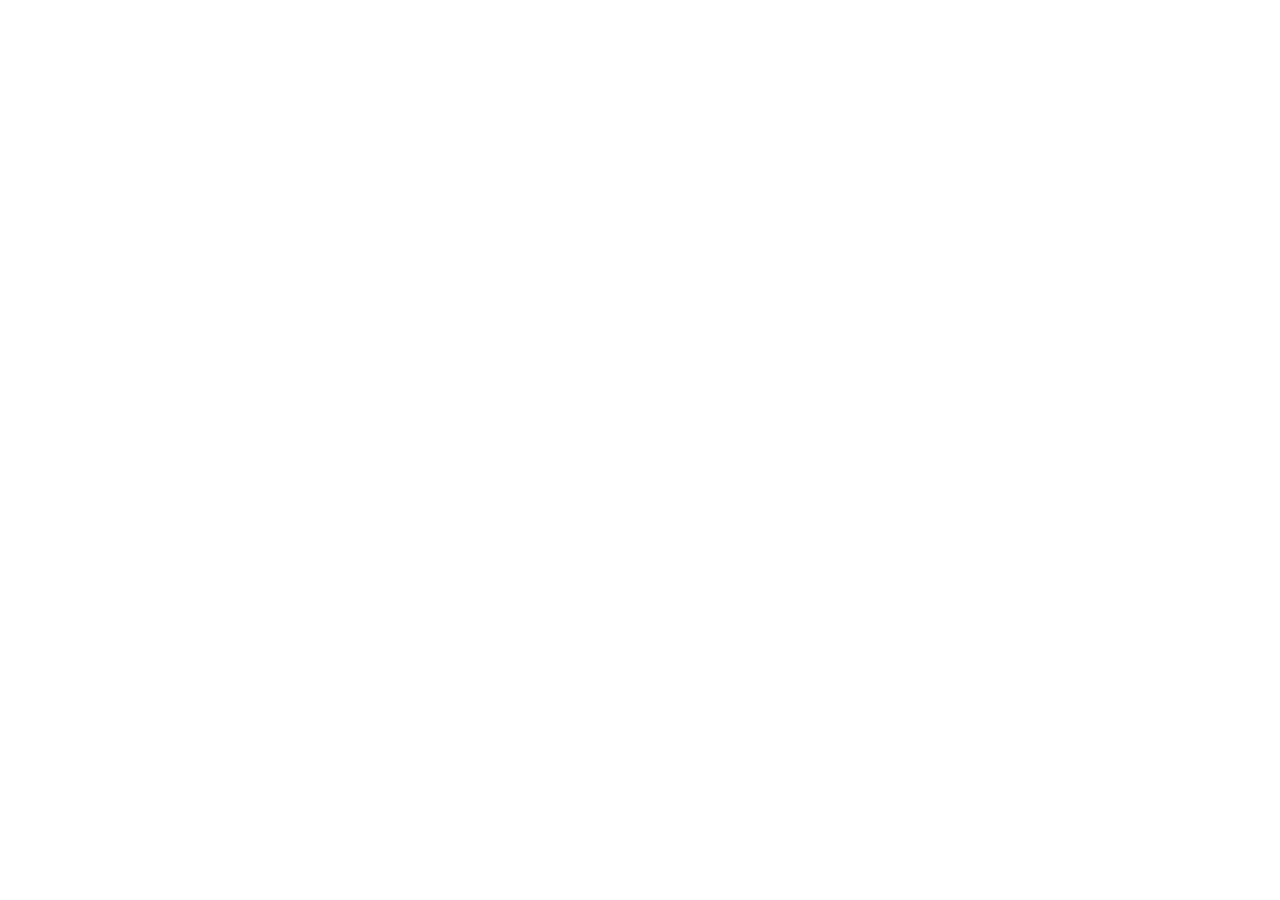
==== frontend/index.html @ 1366d671 "Scaffold project structure for 8-module team split Sets up data/features/models/backend/frontend/not" ====
<!-- Landing page / login-or-role-picker. Links out to admin.html and manager.html. -->
<!DOCTYPE html>
<html lang="en">
<head>
  <meta charset="UTF-8">
  <title>Retail Sales Forecasting Platform</title>
  <link rel="stylesheet" href="style.css">
</head>
<body>
  <!-- TODO: entry point UI -->
</body>
</html>
---- frontend/style.css ----
/* Shared styles for index.html, admin.html, manager.html. */
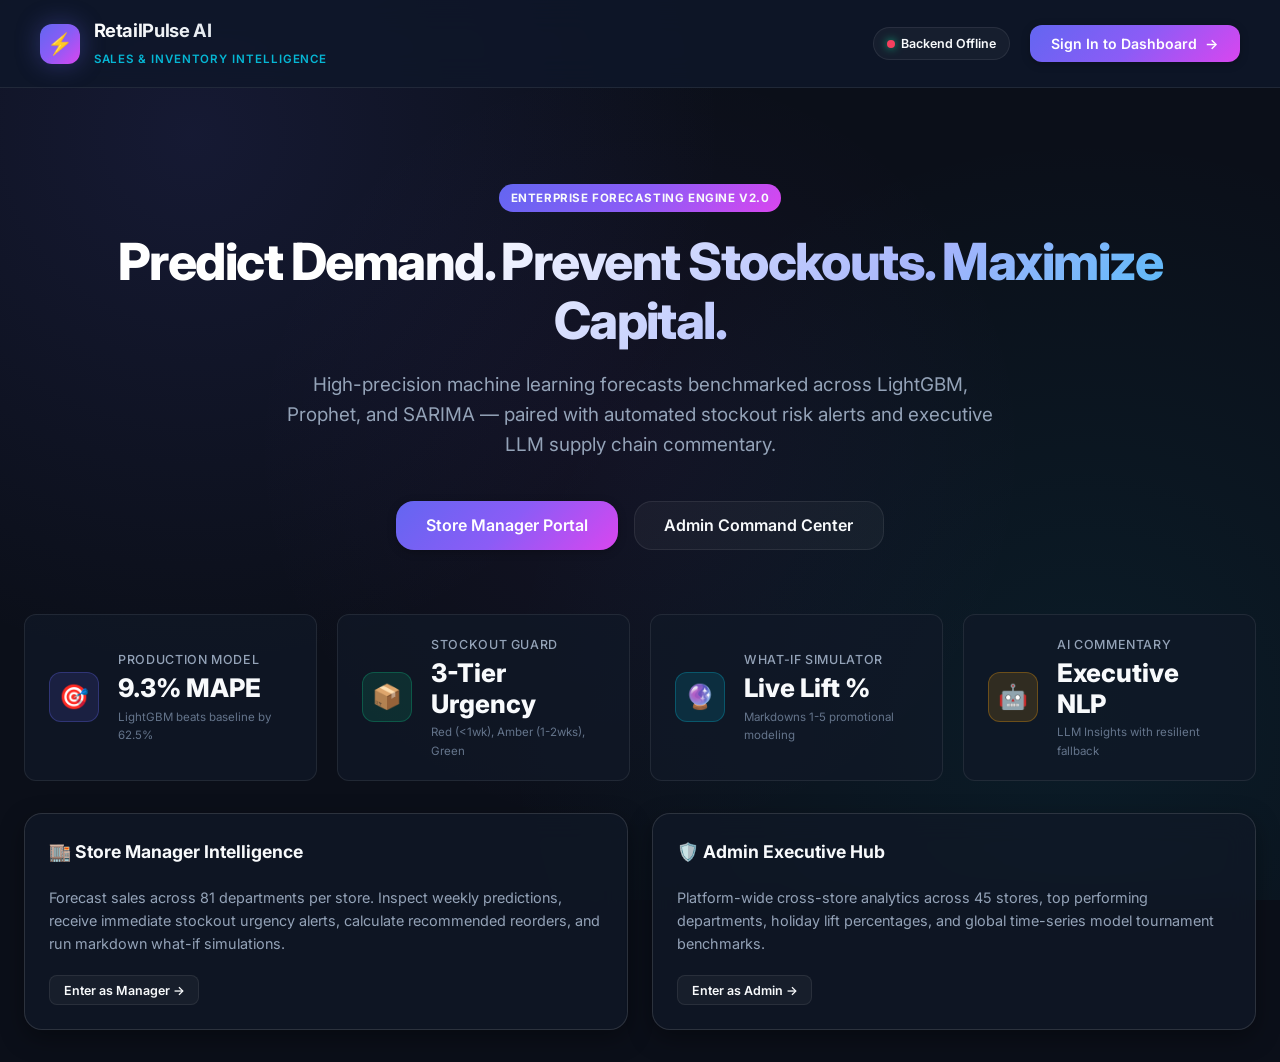
==== commit a16e73e8: "feat: complete end-to-end forecasting platform with frontend dashboards and backend integration" ====
--- a/frontend/index.html
+++ b/frontend/index.html
@@ -1,12 +1,263 @@
-<!-- Landing page / login-or-role-picker. Links out to admin.html and manager.html. -->
 <!DOCTYPE html>
 <html lang="en">
 <head>
   <meta charset="UTF-8">
-  <title>Retail Sales Forecasting Platform</title>
+  <meta name="viewport" content="width=device-width, initial-scale=1.0">
+  <title>Retail Pulse | AI Sales Forecasting & Inventory Intelligence</title>
   <link rel="stylesheet" href="style.css">
+  <link rel="icon" href="data:image/svg+xml,<svg xmlns=%22http://www.w3.org/2000/svg%22 viewBox=%220%22><text y=%2226%22 font-size=%2226%22>📈</text></svg>">
 </head>
 <body>
-  <!-- TODO: entry point UI -->
+
+  <!-- Navigation Bar -->
+  <header class="navbar">
+    <a href="index.html" class="nav-brand">
+      <div class="brand-icon">⚡</div>
+      <div class="brand-text">
+        <h1>RetailPulse AI</h1>
+        <span>Sales & Inventory Intelligence</span>
+      </div>
+    </a>
+    <div class="nav-actions">
+      <div class="nav-badge" id="apiStatusBadge">
+        <span class="status-dot"></span>
+        <span id="apiStatusText">API Connected (Localhost:8000)</span>
+      </div>
+      <button class="btn btn-primary" id="openLoginBtn" onclick="openLoginModal()">
+        <span>Sign In to Dashboard</span> →
+      </button>
+    </div>
+  </header>
+
+  <main class="container">
+    <!-- Hero Section -->
+    <section class="hero-section">
+      <div class="ai-badge" style="margin-bottom: 1.25rem;">Enterprise Forecasting Engine v2.0</div>
+      <h1 class="hero-title">Predict Demand. Prevent Stockouts. Maximize Capital.</h1>
+      <p class="hero-subtitle">
+        High-precision machine learning forecasts benchmarked across LightGBM, Prophet, and SARIMA — paired with automated stockout risk alerts and executive LLM supply chain commentary.
+      </p>
+      <div style="display: flex; gap: 1rem; justify-content: center;">
+        <button class="btn btn-primary btn-lg" onclick="openLoginModal('manager')">Store Manager Portal</button>
+        <button class="btn btn-secondary btn-lg" onclick="openLoginModal('admin')">Admin Command Center</button>
+      </div>
+    </section>
+
+    <!-- Platform Highlights Grid -->
+    <section class="kpi-grid" style="margin-top: 1rem;">
+      <div class="kpi-card">
+        <div class="kpi-icon indigo">🎯</div>
+        <div class="kpi-content">
+          <div class="kpi-label">Production Model</div>
+          <div class="kpi-value">9.3% MAPE</div>
+          <div class="kpi-subtext">LightGBM beats baseline by 62.5%</div>
+        </div>
+      </div>
+      <div class="kpi-card">
+        <div class="kpi-icon emerald">📦</div>
+        <div class="kpi-content">
+          <div class="kpi-label">Stockout Guard</div>
+          <div class="kpi-value">3-Tier Urgency</div>
+          <div class="kpi-subtext">Red (&lt;1wk), Amber (1-2wks), Green</div>
+        </div>
+      </div>
+      <div class="kpi-card">
+        <div class="kpi-icon cyan">🔮</div>
+        <div class="kpi-content">
+          <div class="kpi-label">What-If Simulator</div>
+          <div class="kpi-value">Live Lift %</div>
+          <div class="kpi-subtext">Markdowns 1-5 promotional modeling</div>
+        </div>
+      </div>
+      <div class="kpi-card">
+        <div class="kpi-icon amber">🤖</div>
+        <div class="kpi-content">
+          <div class="kpi-label">AI Commentary</div>
+          <div class="kpi-value">Executive NLP</div>
+          <div class="kpi-subtext">LLM Insights with resilient fallback</div>
+        </div>
+      </div>
+    </section>
+
+    <!-- Architecture & Features Showcase -->
+    <div style="display: grid; grid-template-columns: repeat(auto-fit, minmax(320px, 1fr)); gap: 1.5rem; margin-top: 1.5rem;">
+      <div class="card">
+        <div class="card-header">
+          <div class="card-title">🏬 Store Manager Intelligence</div>
+        </div>
+        <p style="color: var(--text-secondary); font-size: 0.9rem; margin-bottom: 1.25rem;">
+          Forecast sales across 81 departments per store. Inspect weekly predictions, receive immediate stockout urgency alerts, calculate recommended reorders, and run markdown what-if simulations.
+        </p>
+        <button class="btn btn-secondary btn-sm" onclick="openLoginModal('manager')">Enter as Manager →</button>
+      </div>
+
+      <div class="card">
+        <div class="card-header">
+          <div class="card-title">🛡️ Admin Executive Hub</div>
+        </div>
+        <p style="color: var(--text-secondary); font-size: 0.9rem; margin-bottom: 1.25rem;">
+          Platform-wide cross-store analytics across 45 stores, top performing departments, holiday lift percentages, and global time-series model tournament benchmarks.
+        </p>
+        <button class="btn btn-secondary btn-sm" onclick="openLoginModal('admin')">Enter as Admin →</button>
+      </div>
+    </div>
+  </main>
+
+  <!-- Login Modal -->
+  <div class="modal-backdrop" id="loginModal">
+    <div class="modal-box">
+      <div style="display: flex; justify-content: space-between; align-items: center; margin-bottom: 1.25rem;">
+        <h3 style="font-size: 1.2rem; font-weight: 700; color: #fff;">Sign In to RetailPulse</h3>
+        <button onclick="closeLoginModal()" style="background: none; border: none; color: var(--text-muted); font-size: 1.4rem; cursor: pointer;">&times;</button>
+      </div>
+
+      <div class="modal-tabs">
+        <button class="modal-tab-btn active" id="tabManager" onclick="selectRoleTab('manager')">Store Manager</button>
+        <button class="modal-tab-btn" id="tabAdmin" onclick="selectRoleTab('admin')">System Admin</button>
+      </div>
+
+      <form id="loginForm" onsubmit="handleLogin(event)">
+        <div class="form-group" style="margin-bottom: 1rem;">
+          <label class="form-label">Username</label>
+          <input type="text" id="usernameInput" class="form-control" placeholder="Enter username" required value="manager1">
+        </div>
+        <div class="form-group" style="margin-bottom: 1.25rem;">
+          <label class="form-label">Password</label>
+          <input type="password" id="passwordInput" class="form-control" placeholder="Enter password" required value="manager123">
+        </div>
+
+        <button type="submit" class="btn btn-primary" id="loginSubmitBtn" style="width: 100%; padding: 0.75rem;">
+          Sign In
+        </button>
+      </form>
+
+      <div style="margin-top: 1.25rem; border-top: 1px solid var(--border-subtle); padding-top: 1rem;">
+        <span style="font-size: 0.75rem; color: var(--text-secondary); text-transform: uppercase; font-weight: 600;">⚡ 1-Click Demo Logins:</span>
+        <div class="quick-fill-group">
+          <button type="button" class="quick-fill-btn" onclick="fillCredentials('manager1', 'manager123', 'manager')">Manager (Store 4)</button>
+          <button type="button" class="quick-fill-btn" onclick="fillCredentials('admin', 'admin123', 'admin')">Admin (Root)</button>
+        </div>
+      </div>
+    </div>
+  </div>
+
+  <!-- Toast Notifications Container -->
+  <div class="toast-container" id="toastContainer"></div>
+
+  <script>
+    const API_BASE = 'http://localhost:8000';
+    let currentTabRole = 'manager';
+
+    function showToast(message, type = 'info') {
+      const container = document.getElementById('toastContainer');
+      const toast = document.createElement('div');
+      toast.className = `toast ${type}`;
+      toast.innerHTML = `<span>${type === 'error' ? '⚠️' : type === 'success' ? '✅' : 'ℹ️'}</span> <div>${message}</div>`;
+      container.appendChild(toast);
+      setTimeout(() => {
+        toast.style.opacity = '0';
+        setTimeout(() => toast.remove(), 300);
+      }, 3500);
+    }
+
+    function openLoginModal(role = 'manager') {
+      selectRoleTab(role);
+      document.getElementById('loginModal').classList.add('active');
+    }
+
+    function closeLoginModal() {
+      document.getElementById('loginModal').classList.remove('active');
+    }
+
+    function selectRoleTab(role) {
+      currentTabRole = role;
+      document.getElementById('tabManager').classList.toggle('active', role === 'manager');
+      document.getElementById('tabAdmin').classList.toggle('active', role === 'admin');
+      if (role === 'admin') {
+        document.getElementById('usernameInput').value = 'admin';
+        document.getElementById('passwordInput').value = 'admin123';
+      } else {
+        document.getElementById('usernameInput').value = 'manager1';
+        document.getElementById('passwordInput').value = 'manager123';
+      }
+    }
+
+    function fillCredentials(user, pass, role) {
+      document.getElementById('usernameInput').value = user;
+      document.getElementById('passwordInput').value = pass;
+      selectRoleTab(role);
+    }
+
+    async function handleLogin(e) {
+      e.preventDefault();
+      const submitBtn = document.getElementById('loginSubmitBtn');
+      submitBtn.disabled = true;
+      submitBtn.innerText = 'Authenticating...';
+
+      const username = document.getElementById('usernameInput').value.trim();
+      const password = document.getElementById('passwordInput').value.trim();
+
+      try {
+        const response = await fetch(`${API_BASE}/auth/login`, {
+          method: 'POST',
+          headers: { 'Content-Type': 'application/json' },
+          body: JSON.stringify({ username, password })
+        });
+
+        const data = await response.json();
+        if (!response.ok || data.error) {
+          throw new Error(data.message || (data.detail && data.detail.message) || 'Invalid credentials');
+        }
+
+        // Store tokens, role, and assigned store
+        localStorage.setItem('access_token', data.access_token);
+        localStorage.setItem('user_role', data.role);
+        localStorage.setItem('username', username);
+        localStorage.setItem('assigned_store', data.assigned_store || '');
+
+        showToast(`Welcome back, ${username}! Redirecting...`, 'success');
+        setTimeout(() => {
+          if (data.role === 'admin') {
+            window.location.href = 'admin.html';
+          } else {
+            window.location.href = 'manager.html';
+          }
+        }, 800);
+
+      } catch (err) {
+        showToast(err.message, 'error');
+      } finally {
+        submitBtn.disabled = false;
+        submitBtn.innerText = 'Sign In';
+      }
+    }
+
+    // Health check on load
+    async function checkHealth() {
+      try {
+        const res = await fetch(`${API_BASE}/`);
+        if (res.ok) {
+          document.getElementById('apiStatusBadge').style.borderColor = 'rgba(16, 185, 129, 0.4)';
+          document.getElementById('apiStatusText').innerText = 'API Online (Localhost:8000)';
+        }
+      } catch (e) {
+        document.getElementById('apiStatusText').innerText = 'Backend Offline';
+        document.getElementById('apiStatusBadge').querySelector('.status-dot').style.backgroundColor = 'var(--accent-rose)';
+      }
+    }
+
+    // Check existing session
+    window.addEventListener('DOMContentLoaded', () => {
+      checkHealth();
+      const token = localStorage.getItem('access_token');
+      const role = localStorage.getItem('user_role');
+      if (token && role) {
+        document.getElementById('openLoginBtn').innerHTML = `<span>Go to Dashboard (${role})</span> →`;
+        document.getElementById('openLoginBtn').onclick = () => {
+          window.location.href = role === 'admin' ? 'admin.html' : 'manager.html';
+        };
+      }
+    });
+  </script>
 </body>
 </html>
--- a/frontend/style.css
+++ b/frontend/style.css
@@ -1 +1,740 @@
-/* Shared styles for index.html, admin.html, manager.html. */
+/* ==========================================================================
+   Retail Sales Forecasting & Inventory Intelligence Platform Design System
+   Modern Glassmorphic Dark-Mode UI Theme with Vibrant Accent Highlights
+   ========================================================================== */
+
+@import url('https://fonts.googleapis.com/css2?family=Inter:wght@300;400;500;600;700;800&family=JetBrains+Mono:wght@400;500;600&display=swap');
+
+:root {
+  --bg-primary: #0b0f19;
+  --bg-secondary: #111827;
+  --bg-card: rgba(17, 24, 39, 0.75);
+  --bg-card-hover: rgba(31, 41, 55, 0.85);
+  --bg-glass: rgba(255, 255, 255, 0.04);
+  --bg-glass-heavy: rgba(15, 23, 42, 0.85);
+
+  --border-subtle: rgba(255, 255, 255, 0.08);
+  --border-focus: rgba(99, 102, 241, 0.6);
+  --border-card: rgba(255, 255, 255, 0.12);
+
+  --text-primary: #f8fafc;
+  --text-secondary: #94a3b8;
+  --text-muted: #64748b;
+
+  --accent-primary: #6366f1;
+  --accent-primary-hover: #4f46e5;
+  --accent-cyan: #06b6d4;
+  --accent-emerald: #10b981;
+  --accent-amber: #f59e0b;
+  --accent-rose: #f43f5e;
+  --accent-purple: #a855f7;
+
+  --gradient-primary: linear-gradient(135deg, #6366f1 0%, #8b5cf6 50%, #d946ef 100%);
+  --gradient-cyan: linear-gradient(135deg, #06b6d4 0%, #3b82f6 100%);
+  --gradient-emerald: linear-gradient(135deg, #10b981 0%, #059669 100%);
+  --gradient-amber: linear-gradient(135deg, #f59e0b 0%, #d97706 100%);
+  --gradient-rose: linear-gradient(135deg, #f43f5e 0%, #e11d48 100%);
+  --gradient-dark: linear-gradient(180deg, rgba(15, 23, 42, 0.6) 0%, rgba(11, 15, 25, 0.9) 100%);
+
+  --shadow-sm: 0 2px 8px rgba(0, 0, 0, 0.25);
+  --shadow-md: 0 8px 24px rgba(0, 0, 0, 0.35);
+  --shadow-lg: 0 16px 40px rgba(0, 0, 0, 0.45);
+  --shadow-glow-indigo: 0 0 25px rgba(99, 102, 241, 0.35);
+  --shadow-glow-cyan: 0 0 25px rgba(6, 182, 212, 0.35);
+  --shadow-glow-emerald: 0 0 25px rgba(16, 185, 129, 0.35);
+  --shadow-glow-rose: 0 0 25px rgba(244, 63, 94, 0.35);
+
+  --radius-sm: 8px;
+  --radius-md: 12px;
+  --radius-lg: 18px;
+  --radius-xl: 24px;
+  --radius-pill: 9999px;
+
+  --transition: all 0.25s cubic-bezier(0.4, 0, 0.2, 1);
+  --transition-bounce: all 0.4s cubic-bezier(0.175, 0.885, 0.32, 1.275);
+}
+
+* {
+  margin: 0;
+  padding: 0;
+  box-sizing: border-box;
+  font-family: 'Inter', -apple-system, BlinkMacSystemFont, 'Segoe UI', Roboto, sans-serif;
+}
+
+body {
+  background-color: var(--bg-primary);
+  background-image: 
+    radial-gradient(circle at 15% 15%, rgba(99, 102, 241, 0.12) 0%, transparent 40%),
+    radial-gradient(circle at 85% 80%, rgba(6, 182, 212, 0.08) 0%, transparent 45%),
+    radial-gradient(circle at 50% 50%, rgba(168, 85, 247, 0.05) 0%, transparent 50%);
+  background-attachment: fixed;
+  color: var(--text-primary);
+  min-height: 100vh;
+  line-height: 1.6;
+  overflow-x: hidden;
+}
+
+code, pre, .font-mono {
+  font-family: 'JetBrains Mono', monospace;
+}
+
+/* ==========================================================================
+   Navigation Bar
+   ========================================================================== */
+.navbar {
+  display: flex;
+  justify-content: space-between;
+  align-items: center;
+  padding: 1rem 2.5rem;
+  background: var(--bg-glass-heavy);
+  backdrop-filter: blur(16px);
+  -webkit-backdrop-filter: blur(16px);
+  border-bottom: 1px solid var(--border-subtle);
+  position: sticky;
+  top: 0;
+  z-index: 100;
+  transition: var(--transition);
+}
+
+.nav-brand {
+  display: flex;
+  align-items: center;
+  gap: 0.85rem;
+  text-decoration: none;
+  color: var(--text-primary);
+}
+
+.brand-icon {
+  width: 40px;
+  height: 40px;
+  background: var(--gradient-primary);
+  border-radius: var(--radius-md);
+  display: flex;
+  align-items: center;
+  justify-content: center;
+  font-size: 1.3rem;
+  box-shadow: var(--shadow-glow-indigo);
+}
+
+.brand-text h1 {
+  font-size: 1.15rem;
+  font-weight: 700;
+  letter-spacing: -0.02em;
+  background: linear-gradient(135deg, #ffffff 0%, #cbd5e1 100%);
+  -webkit-background-clip: text;
+  -webkit-text-fill-color: transparent;
+}
+
+.brand-text span {
+  font-size: 0.72rem;
+  color: var(--accent-cyan);
+  font-weight: 600;
+  text-transform: uppercase;
+  letter-spacing: 0.08em;
+}
+
+.nav-actions {
+  display: flex;
+  align-items: center;
+  gap: 1.25rem;
+}
+
+.nav-badge {
+  display: inline-flex;
+  align-items: center;
+  gap: 0.4rem;
+  padding: 0.35rem 0.8rem;
+  border-radius: var(--radius-pill);
+  font-size: 0.78rem;
+  font-weight: 600;
+  background: var(--bg-glass);
+  border: 1px solid var(--border-subtle);
+}
+
+.status-dot {
+  width: 8px;
+  height: 8px;
+  border-radius: 50%;
+  background-color: var(--accent-emerald);
+  box-shadow: 0 0 8px var(--accent-emerald);
+  animation: pulse-dot 2s infinite;
+}
+
+@keyframes pulse-dot {
+  0% { opacity: 1; transform: scale(1); }
+  50% { opacity: 0.4; transform: scale(0.85); }
+  100% { opacity: 1; transform: scale(1); }
+}
+
+/* ==========================================================================
+   Buttons & Interactive Elements
+   ========================================================================== */
+.btn {
+  display: inline-flex;
+  align-items: center;
+  justify-content: center;
+  gap: 0.5rem;
+  padding: 0.65rem 1.35rem;
+  font-size: 0.88rem;
+  font-weight: 600;
+  border-radius: var(--radius-md);
+  border: none;
+  cursor: pointer;
+  transition: var(--transition);
+  text-decoration: none;
+  outline: none;
+}
+
+.btn-primary {
+  background: var(--gradient-primary);
+  color: #ffffff;
+  box-shadow: var(--shadow-sm);
+}
+
+.btn-primary:hover {
+  box-shadow: var(--shadow-glow-indigo);
+  transform: translateY(-2px);
+}
+
+.btn-cyan {
+  background: var(--gradient-cyan);
+  color: #ffffff;
+  box-shadow: var(--shadow-sm);
+}
+
+.btn-cyan:hover {
+  box-shadow: var(--shadow-glow-cyan);
+  transform: translateY(-2px);
+}
+
+.btn-secondary {
+  background: var(--bg-glass);
+  color: var(--text-primary);
+  border: 1px solid var(--border-subtle);
+}
+
+.btn-secondary:hover {
+  background: rgba(255, 255, 255, 0.08);
+  border-color: var(--border-card);
+  transform: translateY(-2px);
+}
+
+.btn-danger {
+  background: var(--gradient-rose);
+  color: #ffffff;
+}
+
+.btn-danger:hover {
+  box-shadow: var(--shadow-glow-rose);
+  transform: translateY(-2px);
+}
+
+.btn-sm {
+  padding: 0.4rem 0.85rem;
+  font-size: 0.78rem;
+  border-radius: var(--radius-sm);
+}
+
+.btn-lg {
+  padding: 0.85rem 1.85rem;
+  font-size: 1rem;
+  border-radius: var(--radius-lg);
+}
+
+/* ==========================================================================
+   Layout & Container
+   ========================================================================== */
+.container {
+  max-width: 1360px;
+  margin: 0 auto;
+  padding: 2rem 1.5rem;
+}
+
+.hero-section {
+  text-align: center;
+  padding: 4rem 1rem 3rem;
+  position: relative;
+}
+
+.hero-title {
+  font-size: 3.2rem;
+  font-weight: 800;
+  line-height: 1.15;
+  letter-spacing: -0.03em;
+  margin-bottom: 1.25rem;
+  background: linear-gradient(135deg, #ffffff 30%, #a5b4fc 70%, #38bdf8 100%);
+  -webkit-background-clip: text;
+  -webkit-text-fill-color: transparent;
+}
+
+.hero-subtitle {
+  font-size: 1.18rem;
+  color: var(--text-secondary);
+  max-width: 720px;
+  margin: 0 auto 2.5rem;
+}
+
+/* ==========================================================================
+   Cards & Glassmorphism Panels
+   ========================================================================== */
+.card {
+  background: var(--bg-card);
+  backdrop-filter: blur(14px);
+  -webkit-backdrop-filter: blur(14px);
+  border: 1px solid var(--border-card);
+  border-radius: var(--radius-lg);
+  padding: 1.5rem;
+  box-shadow: var(--shadow-md);
+  transition: var(--transition);
+  position: relative;
+  overflow: hidden;
+}
+
+.card:hover {
+  border-color: rgba(99, 102, 241, 0.4);
+  box-shadow: var(--shadow-lg);
+}
+
+.card-header {
+  display: flex;
+  justify-content: space-between;
+  align-items: center;
+  margin-bottom: 1.25rem;
+}
+
+.card-title {
+  font-size: 1.1rem;
+  font-weight: 700;
+  display: flex;
+  align-items: center;
+  gap: 0.6rem;
+  color: var(--text-primary);
+}
+
+.card-subtitle {
+  font-size: 0.8rem;
+  color: var(--text-secondary);
+  margin-top: 0.2rem;
+}
+
+/* ==========================================================================
+   KPI Grid & Metric Cards
+   ========================================================================== */
+.kpi-grid {
+  display: grid;
+  grid-template-columns: repeat(auto-fit, minmax(240px, 1fr));
+  gap: 1.25rem;
+  margin-bottom: 2rem;
+}
+
+.kpi-card {
+  background: var(--bg-card);
+  border: 1px solid var(--border-subtle);
+  border-radius: var(--radius-md);
+  padding: 1.25rem 1.5rem;
+  display: flex;
+  align-items: center;
+  gap: 1.2rem;
+  transition: var(--transition);
+}
+
+.kpi-card:hover {
+  transform: translateY(-3px);
+  border-color: var(--border-focus);
+}
+
+.kpi-icon {
+  width: 50px;
+  height: 50px;
+  border-radius: var(--radius-md);
+  display: flex;
+  align-items: center;
+  justify-content: center;
+  font-size: 1.5rem;
+  flex-shrink: 0;
+}
+
+.kpi-icon.indigo { background: rgba(99, 102, 241, 0.15); color: #818cf8; border: 1px solid rgba(99, 102, 241, 0.3); }
+.kpi-icon.cyan { background: rgba(6, 182, 212, 0.15); color: #38bdf8; border: 1px solid rgba(6, 182, 212, 0.3); }
+.kpi-icon.emerald { background: rgba(16, 185, 129, 0.15); color: #34d399; border: 1px solid rgba(16, 185, 129, 0.3); }
+.kpi-icon.amber { background: rgba(245, 158, 11, 0.15); color: #fbbf24; border: 1px solid rgba(245, 158, 11, 0.3); }
+.kpi-icon.rose { background: rgba(244, 63, 94, 0.15); color: #fb7185; border: 1px solid rgba(244, 63, 94, 0.3); }
+
+.kpi-content {
+  flex-grow: 1;
+}
+
+.kpi-label {
+  font-size: 0.78rem;
+  color: var(--text-secondary);
+  font-weight: 500;
+  text-transform: uppercase;
+  letter-spacing: 0.05em;
+}
+
+.kpi-value {
+  font-size: 1.6rem;
+  font-weight: 800;
+  color: var(--text-primary);
+  line-height: 1.2;
+  margin-top: 0.2rem;
+}
+
+.kpi-subtext {
+  font-size: 0.72rem;
+  color: var(--text-muted);
+  margin-top: 0.25rem;
+}
+
+/* ==========================================================================
+   Executive Commentary Card
+   ========================================================================== */
+.commentary-card {
+  background: linear-gradient(135deg, rgba(30, 27, 75, 0.8) 0%, rgba(15, 23, 42, 0.9) 100%);
+  border: 1px solid rgba(99, 102, 241, 0.4);
+  border-radius: var(--radius-lg);
+  padding: 1.75rem;
+  margin-bottom: 2rem;
+  box-shadow: var(--shadow-glow-indigo);
+  position: relative;
+}
+
+.commentary-header {
+  display: flex;
+  justify-content: space-between;
+  align-items: center;
+  margin-bottom: 1rem;
+}
+
+.ai-badge {
+  display: inline-flex;
+  align-items: center;
+  gap: 0.4rem;
+  padding: 0.3rem 0.75rem;
+  background: var(--gradient-primary);
+  border-radius: var(--radius-pill);
+  font-size: 0.72rem;
+  font-weight: 700;
+  text-transform: uppercase;
+  letter-spacing: 0.05em;
+}
+
+.commentary-body {
+  font-size: 1.05rem;
+  line-height: 1.7;
+  color: #e2e8f0;
+  font-weight: 400;
+}
+
+/* ==========================================================================
+   Form Controls, Inputs, & Filters
+   ========================================================================== */
+.filter-bar {
+  display: grid;
+  grid-template-columns: repeat(auto-fit, minmax(180px, 1fr));
+  gap: 1rem;
+  background: var(--bg-glass);
+  border: 1px solid var(--border-subtle);
+  border-radius: var(--radius-md);
+  padding: 1.25rem;
+  margin-bottom: 1.5rem;
+  align-items: end;
+}
+
+.form-group {
+  display: flex;
+  flex-direction: column;
+  gap: 0.4rem;
+}
+
+.form-label {
+  font-size: 0.8rem;
+  font-weight: 600;
+  color: var(--text-secondary);
+}
+
+.form-control {
+  background: rgba(15, 23, 42, 0.8);
+  border: 1px solid var(--border-subtle);
+  color: var(--text-primary);
+  padding: 0.6rem 0.9rem;
+  border-radius: var(--radius-sm);
+  font-size: 0.88rem;
+  outline: none;
+  transition: var(--transition);
+}
+
+.form-control:focus {
+  border-color: var(--accent-primary);
+  box-shadow: 0 0 0 2px rgba(99, 102, 241, 0.2);
+}
+
+select.form-control {
+  cursor: pointer;
+}
+
+/* ==========================================================================
+   Data Tables & Stockout Urgency Badges
+   ========================================================================== */
+.table-container {
+  overflow-x: auto;
+  border-radius: var(--radius-md);
+  border: 1px solid var(--border-subtle);
+  background: rgba(11, 15, 25, 0.6);
+}
+
+.data-table {
+  width: 100%;
+  border-collapse: collapse;
+  text-align: left;
+  font-size: 0.88rem;
+}
+
+.data-table th {
+  background: rgba(17, 24, 39, 0.95);
+  color: var(--text-secondary);
+  font-weight: 600;
+  padding: 0.9rem 1.1rem;
+  border-bottom: 1px solid var(--border-subtle);
+  text-transform: uppercase;
+  font-size: 0.72rem;
+  letter-spacing: 0.05em;
+}
+
+.data-table td {
+  padding: 0.9rem 1.1rem;
+  border-bottom: 1px solid rgba(255, 255, 255, 0.04);
+  color: var(--text-primary);
+  vertical-align: middle;
+}
+
+.data-table tr:hover td {
+  background: rgba(255, 255, 255, 0.02);
+}
+
+.badge {
+  display: inline-flex;
+  align-items: center;
+  gap: 0.35rem;
+  padding: 0.25rem 0.65rem;
+  border-radius: var(--radius-pill);
+  font-size: 0.75rem;
+  font-weight: 600;
+  text-transform: uppercase;
+}
+
+.badge-red {
+  background: rgba(244, 63, 94, 0.15);
+  color: #fda4af;
+  border: 1px solid rgba(244, 63, 94, 0.4);
+}
+
+.badge-amber {
+  background: rgba(245, 158, 11, 0.15);
+  color: #fde68a;
+  border: 1px solid rgba(245, 158, 11, 0.4);
+}
+
+.badge-green {
+  background: rgba(16, 185, 129, 0.15);
+  color: #a7f3d0;
+  border: 1px solid rgba(16, 185, 129, 0.4);
+}
+
+.badge-indigo {
+  background: rgba(99, 102, 241, 0.15);
+  color: #c7d2fe;
+  border: 1px solid rgba(99, 102, 241, 0.4);
+}
+
+/* ==========================================================================
+   Modals & Auth Dialogs
+   ========================================================================== */
+.modal-backdrop {
+  position: fixed;
+  inset: 0;
+  background: rgba(5, 8, 15, 0.85);
+  backdrop-filter: blur(12px);
+  -webkit-backdrop-filter: blur(12px);
+  display: flex;
+  align-items: center;
+  justify-content: center;
+  z-index: 1000;
+  opacity: 0;
+  pointer-events: none;
+  transition: var(--transition);
+}
+
+.modal-backdrop.active {
+  opacity: 1;
+  pointer-events: auto;
+}
+
+.modal-box {
+  background: var(--bg-card);
+  border: 1px solid var(--border-card);
+  border-radius: var(--radius-xl);
+  padding: 2.25rem;
+  width: 100%;
+  max-width: 450px;
+  box-shadow: var(--shadow-lg), var(--shadow-glow-indigo);
+  transform: translateY(20px) scale(0.95);
+  transition: var(--transition-bounce);
+}
+
+.modal-backdrop.active .modal-box {
+  transform: translateY(0) scale(1);
+}
+
+.modal-tabs {
+  display: flex;
+  background: rgba(15, 23, 42, 0.8);
+  border-radius: var(--radius-md);
+  padding: 0.3rem;
+  margin-bottom: 1.5rem;
+  border: 1px solid var(--border-subtle);
+}
+
+.modal-tab-btn {
+  flex: 1;
+  padding: 0.55rem;
+  border: none;
+  background: transparent;
+  color: var(--text-secondary);
+  font-weight: 600;
+  font-size: 0.85rem;
+  border-radius: var(--radius-sm);
+  cursor: pointer;
+  transition: var(--transition);
+}
+
+.modal-tab-btn.active {
+  background: var(--accent-primary);
+  color: #ffffff;
+  box-shadow: var(--shadow-sm);
+}
+
+/* Quick Fill Buttons */
+.quick-fill-group {
+  display: flex;
+  gap: 0.6rem;
+  margin-top: 1rem;
+}
+
+.quick-fill-btn {
+  flex: 1;
+  background: var(--bg-glass);
+  border: 1px solid var(--border-subtle);
+  color: var(--text-secondary);
+  padding: 0.45rem;
+  border-radius: var(--radius-sm);
+  font-size: 0.75rem;
+  cursor: pointer;
+  transition: var(--transition);
+}
+
+.quick-fill-btn:hover {
+  background: rgba(255, 255, 255, 0.08);
+  color: var(--text-primary);
+  border-color: var(--accent-cyan);
+}
+
+/* ==========================================================================
+   Simulation Slider & Controls (What-If)
+   ========================================================================== */
+.sim-panel {
+  display: grid;
+  grid-template-columns: 1fr 1fr;
+  gap: 1.75rem;
+  align-items: center;
+}
+
+@media (max-width: 900px) {
+  .sim-panel {
+    grid-template-columns: 1fr;
+  }
+}
+
+.slider-container {
+  display: flex;
+  flex-direction: column;
+  gap: 0.5rem;
+}
+
+.range-slider {
+  -webkit-appearance: none;
+  width: 100%;
+  height: 8px;
+  border-radius: 4px;
+  background: #1e293b;
+  outline: none;
+}
+
+.range-slider::-webkit-slider-thumb {
+  -webkit-appearance: none;
+  appearance: none;
+  width: 22px;
+  height: 22px;
+  border-radius: 50%;
+  background: var(--accent-cyan);
+  cursor: pointer;
+  box-shadow: 0 0 10px var(--accent-cyan);
+}
+
+.lift-metric-box {
+  background: rgba(6, 182, 212, 0.08);
+  border: 1px solid rgba(6, 182, 212, 0.3);
+  border-radius: var(--radius-lg);
+  padding: 1.5rem;
+  text-align: center;
+}
+
+.lift-val {
+  font-size: 2.5rem;
+  font-weight: 800;
+  color: var(--accent-cyan);
+}
+
+/* ==========================================================================
+   Toast Notifications
+   ========================================================================== */
+.toast-container {
+  position: fixed;
+  bottom: 2rem;
+  right: 2rem;
+  display: flex;
+  flex-direction: column;
+  gap: 0.75rem;
+  z-index: 2000;
+}
+
+.toast {
+  background: var(--bg-card-hover);
+  border: 1px solid var(--border-card);
+  backdrop-filter: blur(16px);
+  padding: 1rem 1.4rem;
+  border-radius: var(--radius-md);
+  box-shadow: var(--shadow-lg);
+  color: var(--text-primary);
+  font-size: 0.88rem;
+  display: flex;
+  align-items: center;
+  gap: 0.75rem;
+  transform: translateX(100%);
+  animation: slide-in 0.3s forwards cubic-bezier(0.175, 0.885, 0.32, 1.275);
+}
+
+.toast.success { border-color: var(--accent-emerald); }
+.toast.error { border-color: var(--accent-rose); }
+.toast.info { border-color: var(--accent-cyan); }
+
+@keyframes slide-in {
+  to { transform: translateX(0); }
+}
+
+/* Charts Wrapper */
+.chart-container {
+  position: relative;
+  height: 340px;
+  width: 100%;
+}
